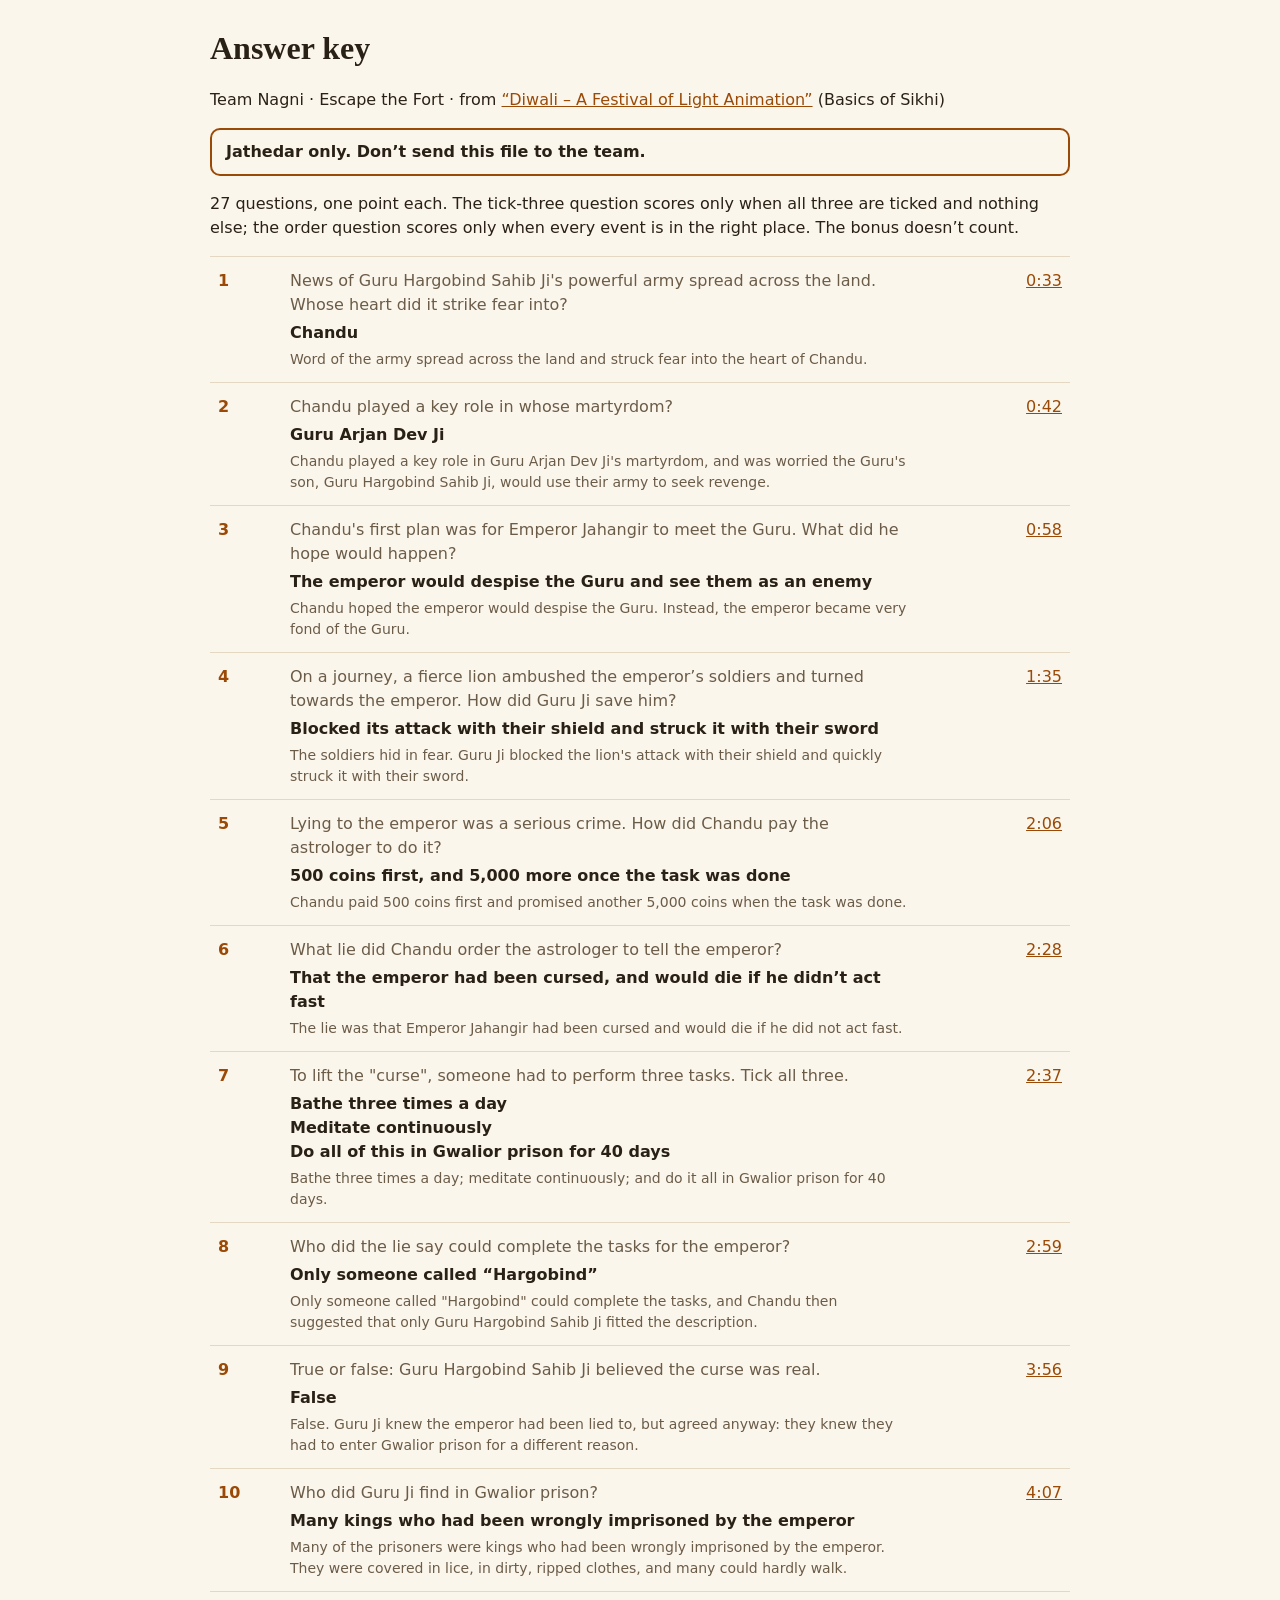
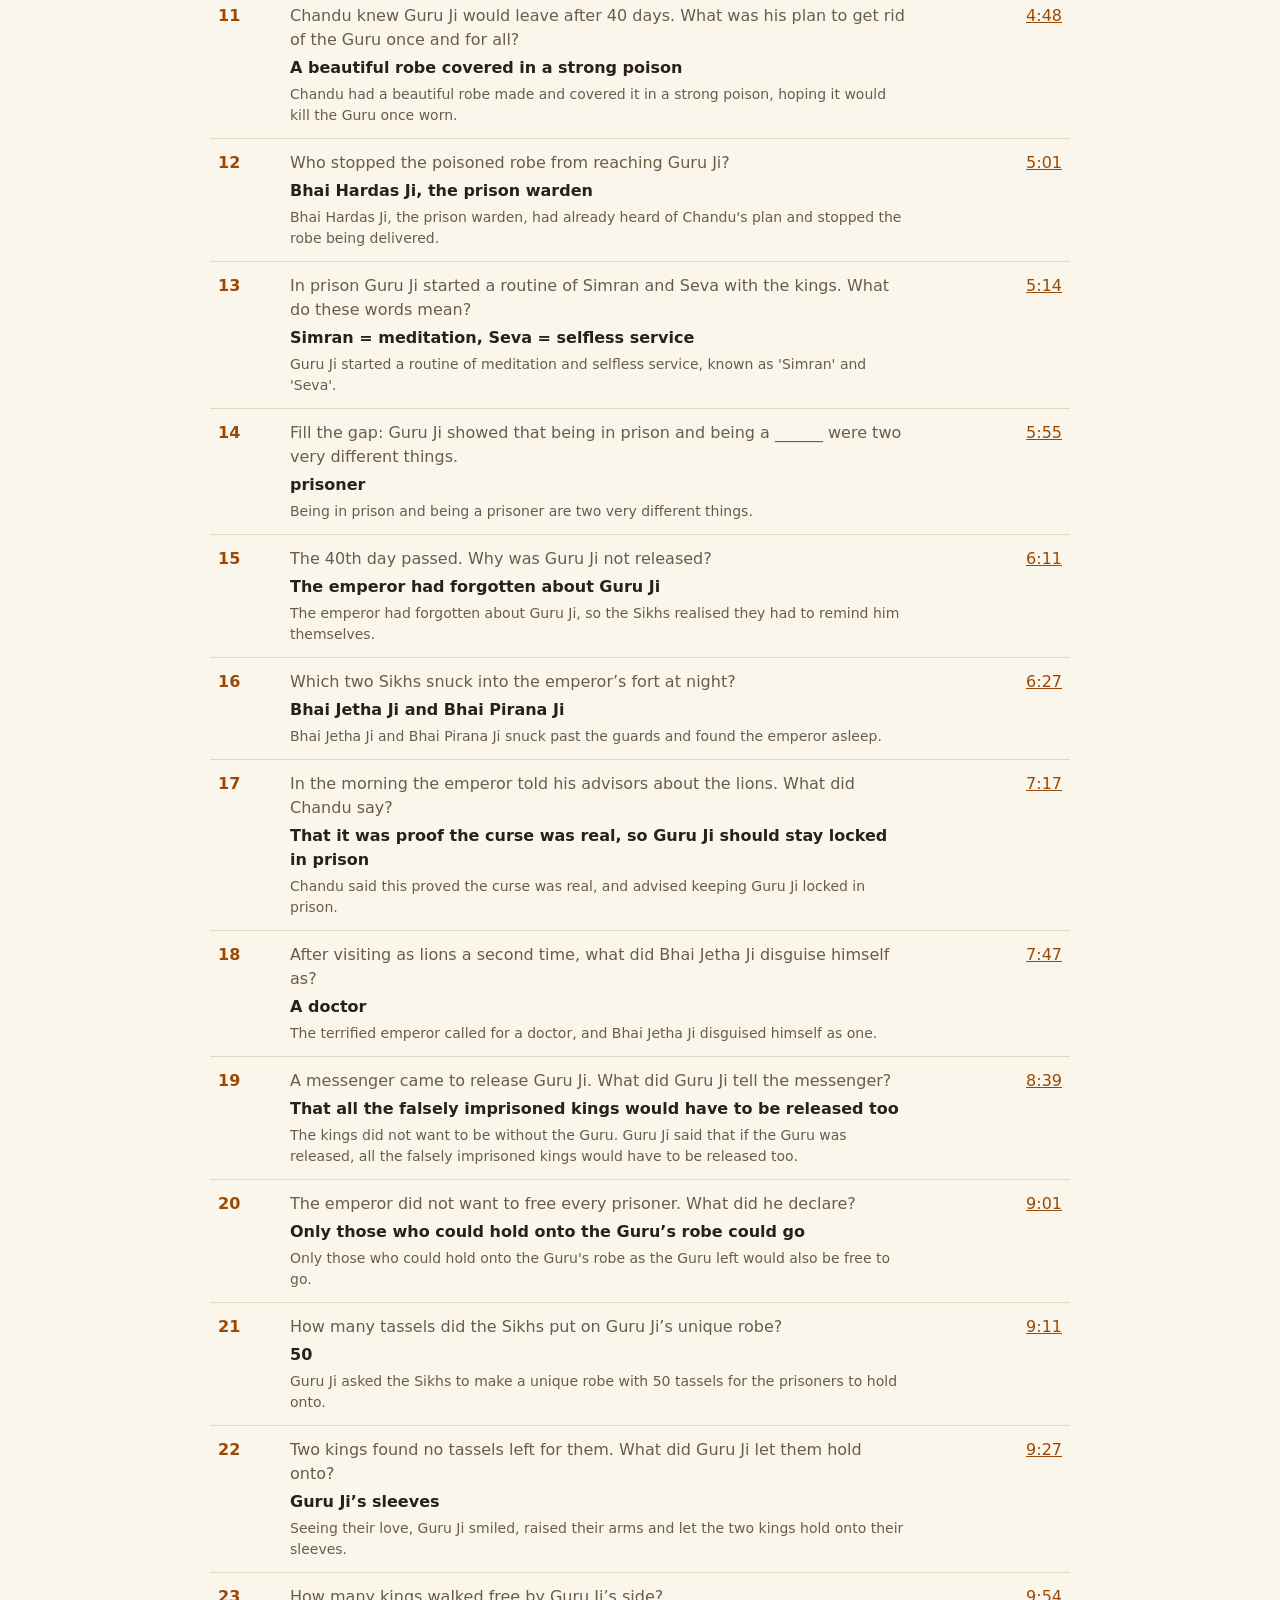
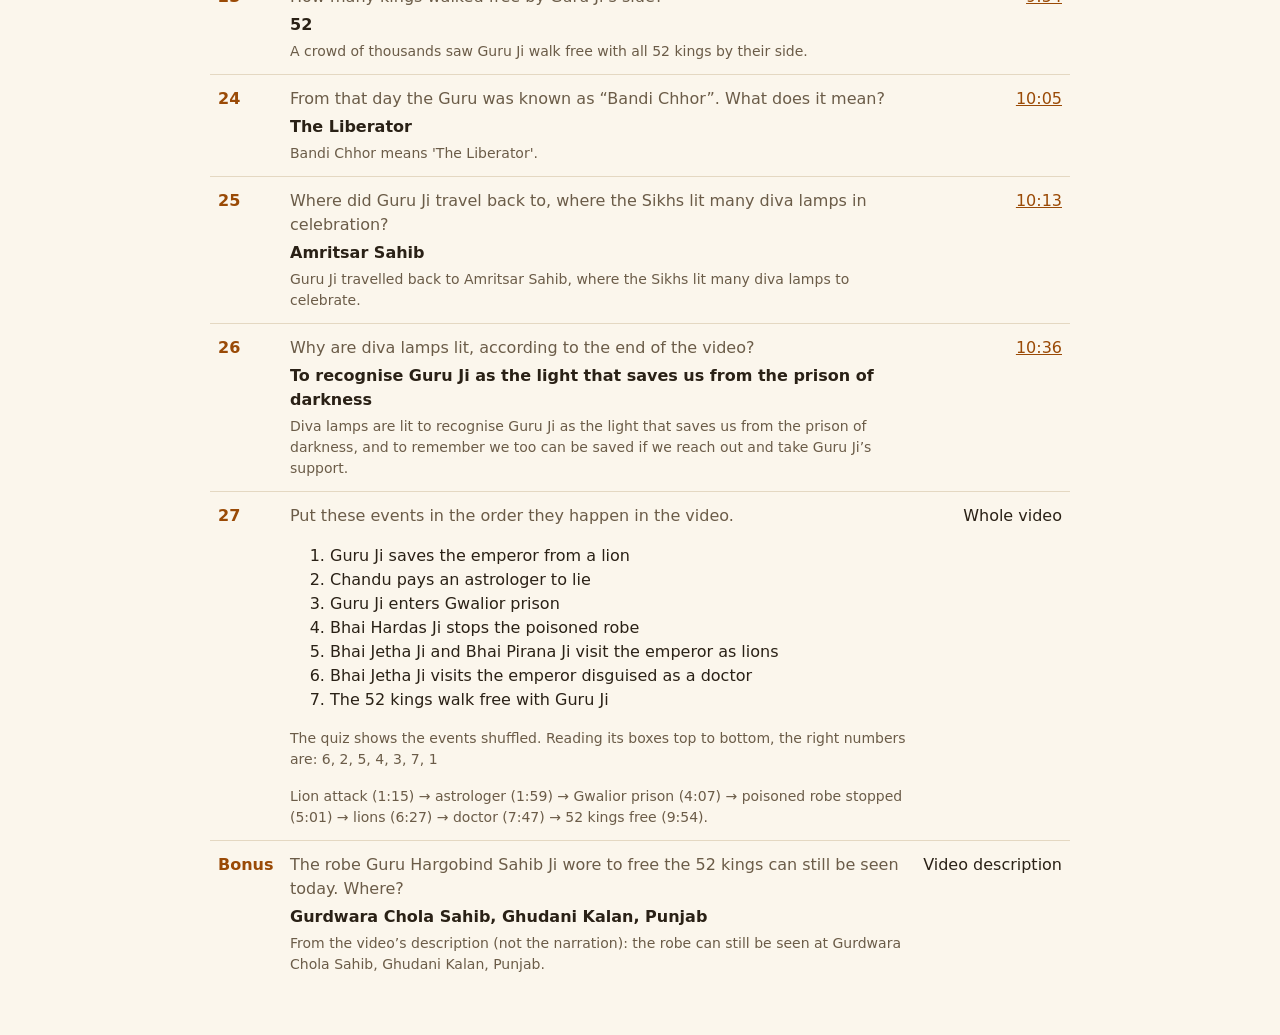
==== answer-key.html @ be93dcd6 "Team Nagni quiz on the Bandi Chhor Divas video for Escape the Fort 27 questions written only from th" ====
<!doctype html>
<html lang="en-GB">
<head>
<meta charset="utf-8">
<meta name="viewport" content="width=device-width, initial-scale=1">
<meta name="robots" content="noindex">
<title>Answer key · Team Nagni quiz</title>
<style>
:root{--paper:#fbf6ec;--ink:#2a2116;--soft:#6b5c48;--accent:#9a4a06;--line:#e4d8c2}
@media (prefers-color-scheme:dark){:root{--paper:#15131f;--ink:#f3ebdd;--soft:#b9ad9a;--accent:#f2a541;--line:#2e2a3d}}
body{margin:0;background:var(--paper);color:var(--ink);font:16px/1.5 system-ui,-apple-system,"Segoe UI",sans-serif}
main{max-width:860px;margin:0 auto;padding:24px 16px 48px}
h1{font-family:Georgia,serif;margin:0 0 4px}
.warn{border:2px solid var(--accent);border-radius:10px;padding:10px 14px;font-weight:600}
table{border-collapse:collapse;width:100%}
td{vertical-align:top;padding:12px 8px;border-top:1px solid var(--line)}
td.n{font-weight:700;color:var(--accent);width:3.5em}
td.when{white-space:nowrap;width:5em;text-align:right}
a{color:var(--accent)}
.qq{margin:0;color:var(--soft)}
.a{margin:4px 0;font-weight:700}
.a ol{margin:4px 0;padding-left:1.4em}
.why{margin:0;font-size:14px;color:var(--soft)}
.small{font-size:14px;font-weight:400;color:var(--soft);margin:4px 0}
@media print{:root{--paper:#fff;--ink:#000;--soft:#333;--accent:#000;--line:#bbb}tr{break-inside:avoid}a{text-decoration:none}}
</style>
</head>
<body><main>
<h1>Answer key</h1>
<p>Team Nagni · Escape the Fort · from <a href="https://youtu.be/3myspuH4zkc">“Diwali – A Festival of Light Animation”</a> (Basics of Sikhi)</p>
<p class="warn">Jathedar only. Don’t send this file to the team.</p>
<p>27 questions, one point each. The tick-three question scores only when all three are ticked and nothing else; the order question scores only when every event is in the right place. The bonus doesn’t count.</p>
<table><tr><td class="n">1</td><td><p class="qq">News of Guru Hargobind Sahib Ji's powerful army spread across the land. Whose heart did it strike fear into?</p><p class="a">Chandu</p><p class="why">Word of the army spread across the land and struck fear into the heart of Chandu.</p></td><td class="when"><a href="https://youtu.be/3myspuH4zkc?t=33">0:33</a></td></tr>
<tr><td class="n">2</td><td><p class="qq">Chandu played a key role in whose martyrdom?</p><p class="a">Guru Arjan Dev Ji</p><p class="why">Chandu played a key role in Guru Arjan Dev Ji's martyrdom, and was worried the Guru's son, Guru Hargobind Sahib Ji, would use their army to seek revenge.</p></td><td class="when"><a href="https://youtu.be/3myspuH4zkc?t=42">0:42</a></td></tr>
<tr><td class="n">3</td><td><p class="qq">Chandu's first plan was for Emperor Jahangir to meet the Guru. What did he hope would happen?</p><p class="a">The emperor would despise the Guru and see them as an enemy</p><p class="why">Chandu hoped the emperor would despise the Guru. Instead, the emperor became very fond of the Guru.</p></td><td class="when"><a href="https://youtu.be/3myspuH4zkc?t=58">0:58</a></td></tr>
<tr><td class="n">4</td><td><p class="qq">On a journey, a fierce lion ambushed the emperor’s soldiers and turned towards the emperor. How did Guru Ji save him?</p><p class="a">Blocked its attack with their shield and struck it with their sword</p><p class="why">The soldiers hid in fear. Guru Ji blocked the lion's attack with their shield and quickly struck it with their sword.</p></td><td class="when"><a href="https://youtu.be/3myspuH4zkc?t=95">1:35</a></td></tr>
<tr><td class="n">5</td><td><p class="qq">Lying to the emperor was a serious crime. How did Chandu pay the astrologer to do it?</p><p class="a">500 coins first, and 5,000 more once the task was done</p><p class="why">Chandu paid 500 coins first and promised another 5,000 coins when the task was done.</p></td><td class="when"><a href="https://youtu.be/3myspuH4zkc?t=126">2:06</a></td></tr>
<tr><td class="n">6</td><td><p class="qq">What lie did Chandu order the astrologer to tell the emperor?</p><p class="a">That the emperor had been cursed, and would die if he didn’t act fast</p><p class="why">The lie was that Emperor Jahangir had been cursed and would die if he did not act fast.</p></td><td class="when"><a href="https://youtu.be/3myspuH4zkc?t=148">2:28</a></td></tr>
<tr><td class="n">7</td><td><p class="qq">To lift the &quot;curse&quot;, someone had to perform three tasks. Tick all three.</p><p class="a">Bathe three times a day<br>Meditate continuously<br>Do all of this in Gwalior prison for 40 days</p><p class="why">Bathe three times a day; meditate continuously; and do it all in Gwalior prison for 40 days.</p></td><td class="when"><a href="https://youtu.be/3myspuH4zkc?t=157">2:37</a></td></tr>
<tr><td class="n">8</td><td><p class="qq">Who did the lie say could complete the tasks for the emperor?</p><p class="a">Only someone called “Hargobind”</p><p class="why">Only someone called &quot;Hargobind&quot; could complete the tasks, and Chandu then suggested that only Guru Hargobind Sahib Ji fitted the description.</p></td><td class="when"><a href="https://youtu.be/3myspuH4zkc?t=179">2:59</a></td></tr>
<tr><td class="n">9</td><td><p class="qq">True or false: Guru Hargobind Sahib Ji believed the curse was real.</p><p class="a">False</p><p class="why">False. Guru Ji knew the emperor had been lied to, but agreed anyway: they knew they had to enter Gwalior prison for a different reason.</p></td><td class="when"><a href="https://youtu.be/3myspuH4zkc?t=236">3:56</a></td></tr>
<tr><td class="n">10</td><td><p class="qq">Who did Guru Ji find in Gwalior prison?</p><p class="a">Many kings who had been wrongly imprisoned by the emperor</p><p class="why">Many of the prisoners were kings who had been wrongly imprisoned by the emperor. They were covered in lice, in dirty, ripped clothes, and many could hardly walk.</p></td><td class="when"><a href="https://youtu.be/3myspuH4zkc?t=247">4:07</a></td></tr>
<tr><td class="n">11</td><td><p class="qq">Chandu knew Guru Ji would leave after 40 days. What was his plan to get rid of the Guru once and for all?</p><p class="a">A beautiful robe covered in a strong poison</p><p class="why">Chandu had a beautiful robe made and covered it in a strong poison, hoping it would kill the Guru once worn.</p></td><td class="when"><a href="https://youtu.be/3myspuH4zkc?t=288">4:48</a></td></tr>
<tr><td class="n">12</td><td><p class="qq">Who stopped the poisoned robe from reaching Guru Ji?</p><p class="a">Bhai Hardas Ji, the prison warden</p><p class="why">Bhai Hardas Ji, the prison warden, had already heard of Chandu's plan and stopped the robe being delivered.</p></td><td class="when"><a href="https://youtu.be/3myspuH4zkc?t=301">5:01</a></td></tr>
<tr><td class="n">13</td><td><p class="qq">In prison Guru Ji started a routine of Simran and Seva with the kings. What do these words mean?</p><p class="a">Simran = meditation, Seva = selfless service</p><p class="why">Guru Ji started a routine of meditation and selfless service, known as 'Simran' and 'Seva'.</p></td><td class="when"><a href="https://youtu.be/3myspuH4zkc?t=314">5:14</a></td></tr>
<tr><td class="n">14</td><td><p class="qq">Fill the gap: Guru Ji showed that being in prison and being a ______ were two very different things.</p><p class="a">prisoner</p><p class="why">Being in prison and being a prisoner are two very different things.</p></td><td class="when"><a href="https://youtu.be/3myspuH4zkc?t=355">5:55</a></td></tr>
<tr><td class="n">15</td><td><p class="qq">The 40th day passed. Why was Guru Ji not released?</p><p class="a">The emperor had forgotten about Guru Ji</p><p class="why">The emperor had forgotten about Guru Ji, so the Sikhs realised they had to remind him themselves.</p></td><td class="when"><a href="https://youtu.be/3myspuH4zkc?t=371">6:11</a></td></tr>
<tr><td class="n">16</td><td><p class="qq">Which two Sikhs snuck into the emperor’s fort at night?</p><p class="a">Bhai Jetha Ji and Bhai Pirana Ji</p><p class="why">Bhai Jetha Ji and Bhai Pirana Ji snuck past the guards and found the emperor asleep.</p></td><td class="when"><a href="https://youtu.be/3myspuH4zkc?t=387">6:27</a></td></tr>
<tr><td class="n">17</td><td><p class="qq">In the morning the emperor told his advisors about the lions. What did Chandu say?</p><p class="a">That it was proof the curse was real, so Guru Ji should stay locked in prison</p><p class="why">Chandu said this proved the curse was real, and advised keeping Guru Ji locked in prison.</p></td><td class="when"><a href="https://youtu.be/3myspuH4zkc?t=437">7:17</a></td></tr>
<tr><td class="n">18</td><td><p class="qq">After visiting as lions a second time, what did Bhai Jetha Ji disguise himself as?</p><p class="a">A doctor</p><p class="why">The terrified emperor called for a doctor, and Bhai Jetha Ji disguised himself as one.</p></td><td class="when"><a href="https://youtu.be/3myspuH4zkc?t=467">7:47</a></td></tr>
<tr><td class="n">19</td><td><p class="qq">A messenger came to release Guru Ji. What did Guru Ji tell the messenger?</p><p class="a">That all the falsely imprisoned kings would have to be released too</p><p class="why">The kings did not want to be without the Guru. Guru Ji said that if the Guru was released, all the falsely imprisoned kings would have to be released too.</p></td><td class="when"><a href="https://youtu.be/3myspuH4zkc?t=519">8:39</a></td></tr>
<tr><td class="n">20</td><td><p class="qq">The emperor did not want to free every prisoner. What did he declare?</p><p class="a">Only those who could hold onto the Guru’s robe could go</p><p class="why">Only those who could hold onto the Guru's robe as the Guru left would also be free to go.</p></td><td class="when"><a href="https://youtu.be/3myspuH4zkc?t=541">9:01</a></td></tr>
<tr><td class="n">21</td><td><p class="qq">How many tassels did the Sikhs put on Guru Ji’s unique robe?</p><p class="a">50</p><p class="why">Guru Ji asked the Sikhs to make a unique robe with 50 tassels for the prisoners to hold onto.</p></td><td class="when"><a href="https://youtu.be/3myspuH4zkc?t=551">9:11</a></td></tr>
<tr><td class="n">22</td><td><p class="qq">Two kings found no tassels left for them. What did Guru Ji let them hold onto?</p><p class="a">Guru Ji’s sleeves</p><p class="why">Seeing their love, Guru Ji smiled, raised their arms and let the two kings hold onto their sleeves.</p></td><td class="when"><a href="https://youtu.be/3myspuH4zkc?t=567">9:27</a></td></tr>
<tr><td class="n">23</td><td><p class="qq">How many kings walked free by Guru Ji’s side?</p><p class="a">52</p><p class="why">A crowd of thousands saw Guru Ji walk free with all 52 kings by their side.</p></td><td class="when"><a href="https://youtu.be/3myspuH4zkc?t=594">9:54</a></td></tr>
<tr><td class="n">24</td><td><p class="qq">From that day the Guru was known as “Bandi Chhor”. What does it mean?</p><p class="a">The Liberator</p><p class="why">Bandi Chhor means 'The Liberator'.</p></td><td class="when"><a href="https://youtu.be/3myspuH4zkc?t=605">10:05</a></td></tr>
<tr><td class="n">25</td><td><p class="qq">Where did Guru Ji travel back to, where the Sikhs lit many diva lamps in celebration?</p><p class="a">Amritsar Sahib</p><p class="why">Guru Ji travelled back to Amritsar Sahib, where the Sikhs lit many diva lamps to celebrate.</p></td><td class="when"><a href="https://youtu.be/3myspuH4zkc?t=613">10:13</a></td></tr>
<tr><td class="n">26</td><td><p class="qq">Why are diva lamps lit, according to the end of the video?</p><p class="a">To recognise Guru Ji as the light that saves us from the prison of darkness</p><p class="why">Diva lamps are lit to recognise Guru Ji as the light that saves us from the prison of darkness, and to remember we too can be saved if we reach out and take Guru Ji’s support.</p></td><td class="when"><a href="https://youtu.be/3myspuH4zkc?t=636">10:36</a></td></tr>
<tr><td class="n">27</td><td><p class="qq">Put these events in the order they happen in the video.</p><p class="a"><ol><li>Guru Ji saves the emperor from a lion</li><li>Chandu pays an astrologer to lie</li><li>Guru Ji enters Gwalior prison</li><li>Bhai Hardas Ji stops the poisoned robe</li><li>Bhai Jetha Ji and Bhai Pirana Ji visit the emperor as lions</li><li>Bhai Jetha Ji visits the emperor disguised as a doctor</li><li>The 52 kings walk free with Guru Ji</li></ol><p class="small">The quiz shows the events shuffled. Reading its boxes top to bottom, the right numbers are: 6, 2, 5, 4, 3, 7, 1</p></p><p class="why">Lion attack (1:15) → astrologer (1:59) → Gwalior prison (4:07) → poisoned robe stopped (5:01) → lions (6:27) → doctor (7:47) → 52 kings free (9:54).</p></td><td class="when">Whole video</td></tr>
<tr><td class="n">Bonus</td><td><p class="qq">The robe Guru Hargobind Sahib Ji wore to free the 52 kings can still be seen today. Where?</p><p class="a">Gurdwara Chola Sahib, Ghudani Kalan, Punjab</p><p class="why">From the video’s description (not the narration): the robe can still be seen at Gurdwara Chola Sahib, Ghudani Kalan, Punjab.</p></td><td class="when">Video description</td></tr></table>
</main></body></html>
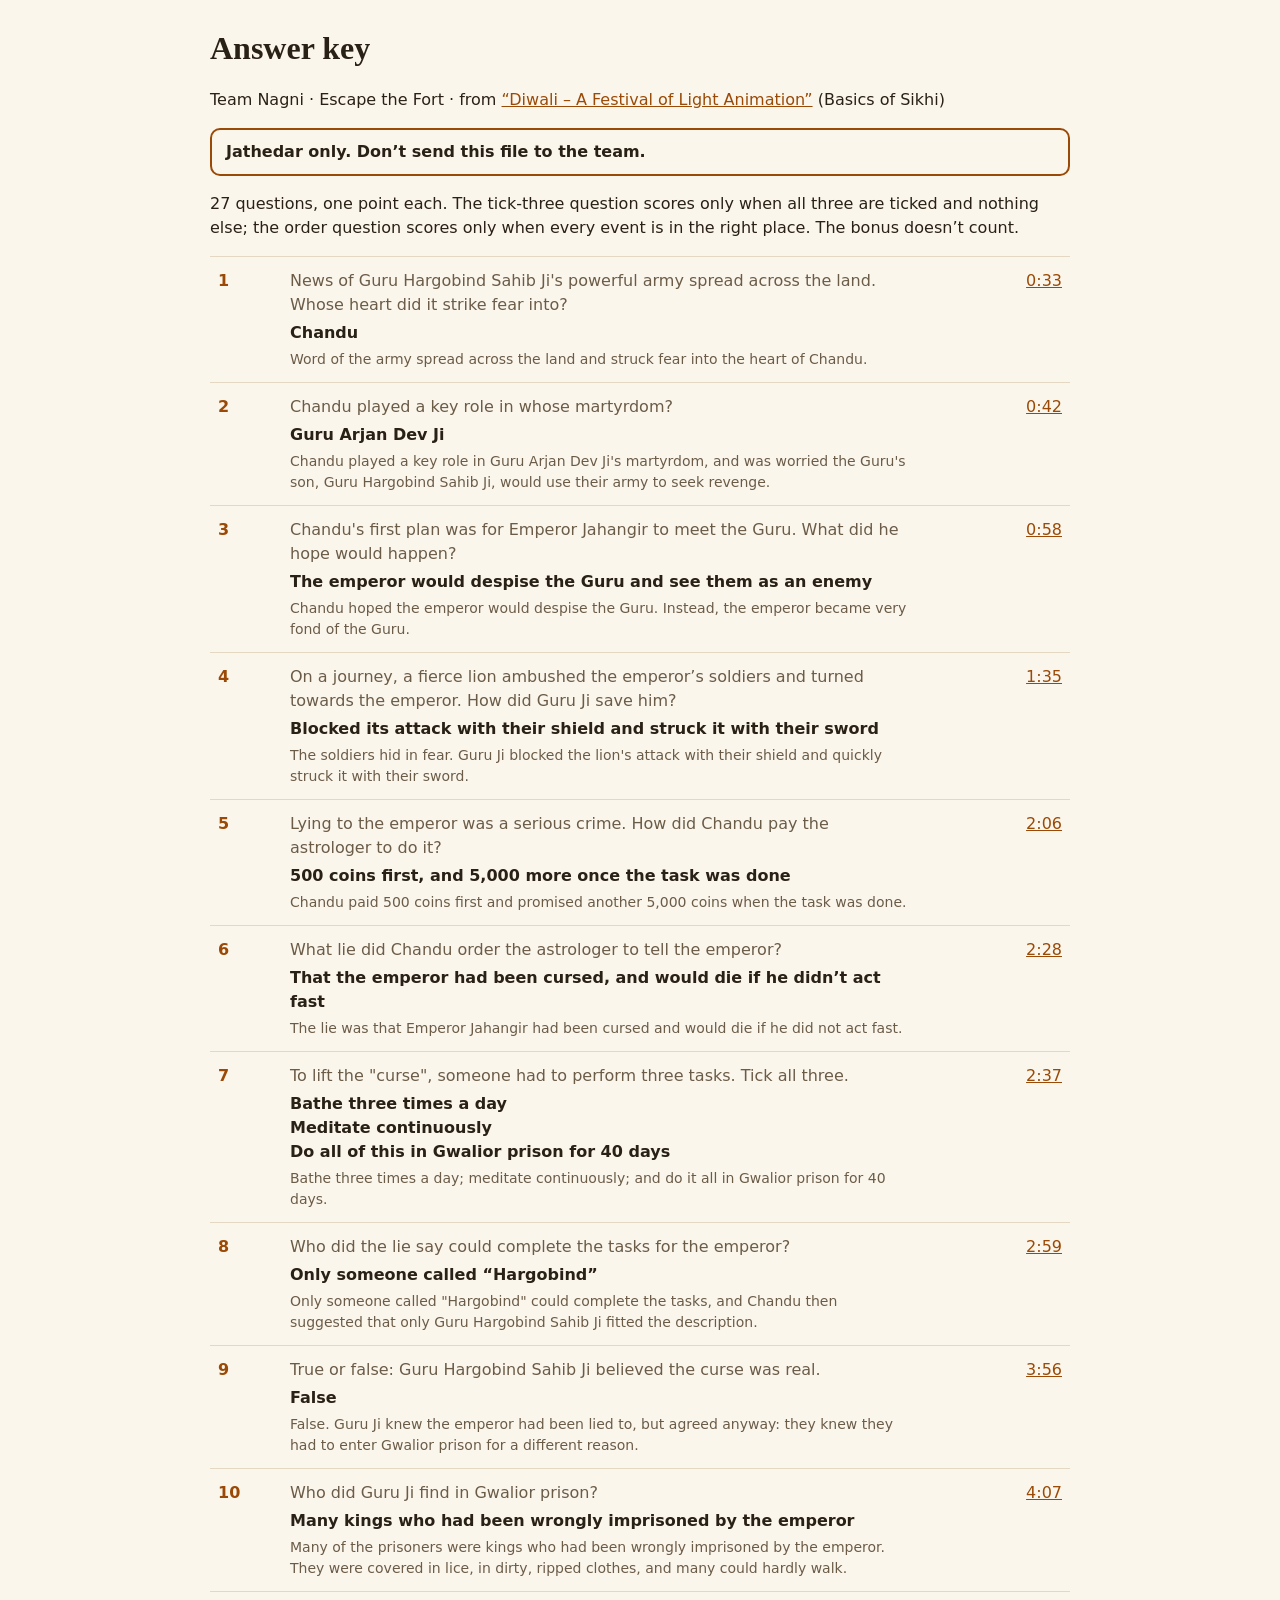
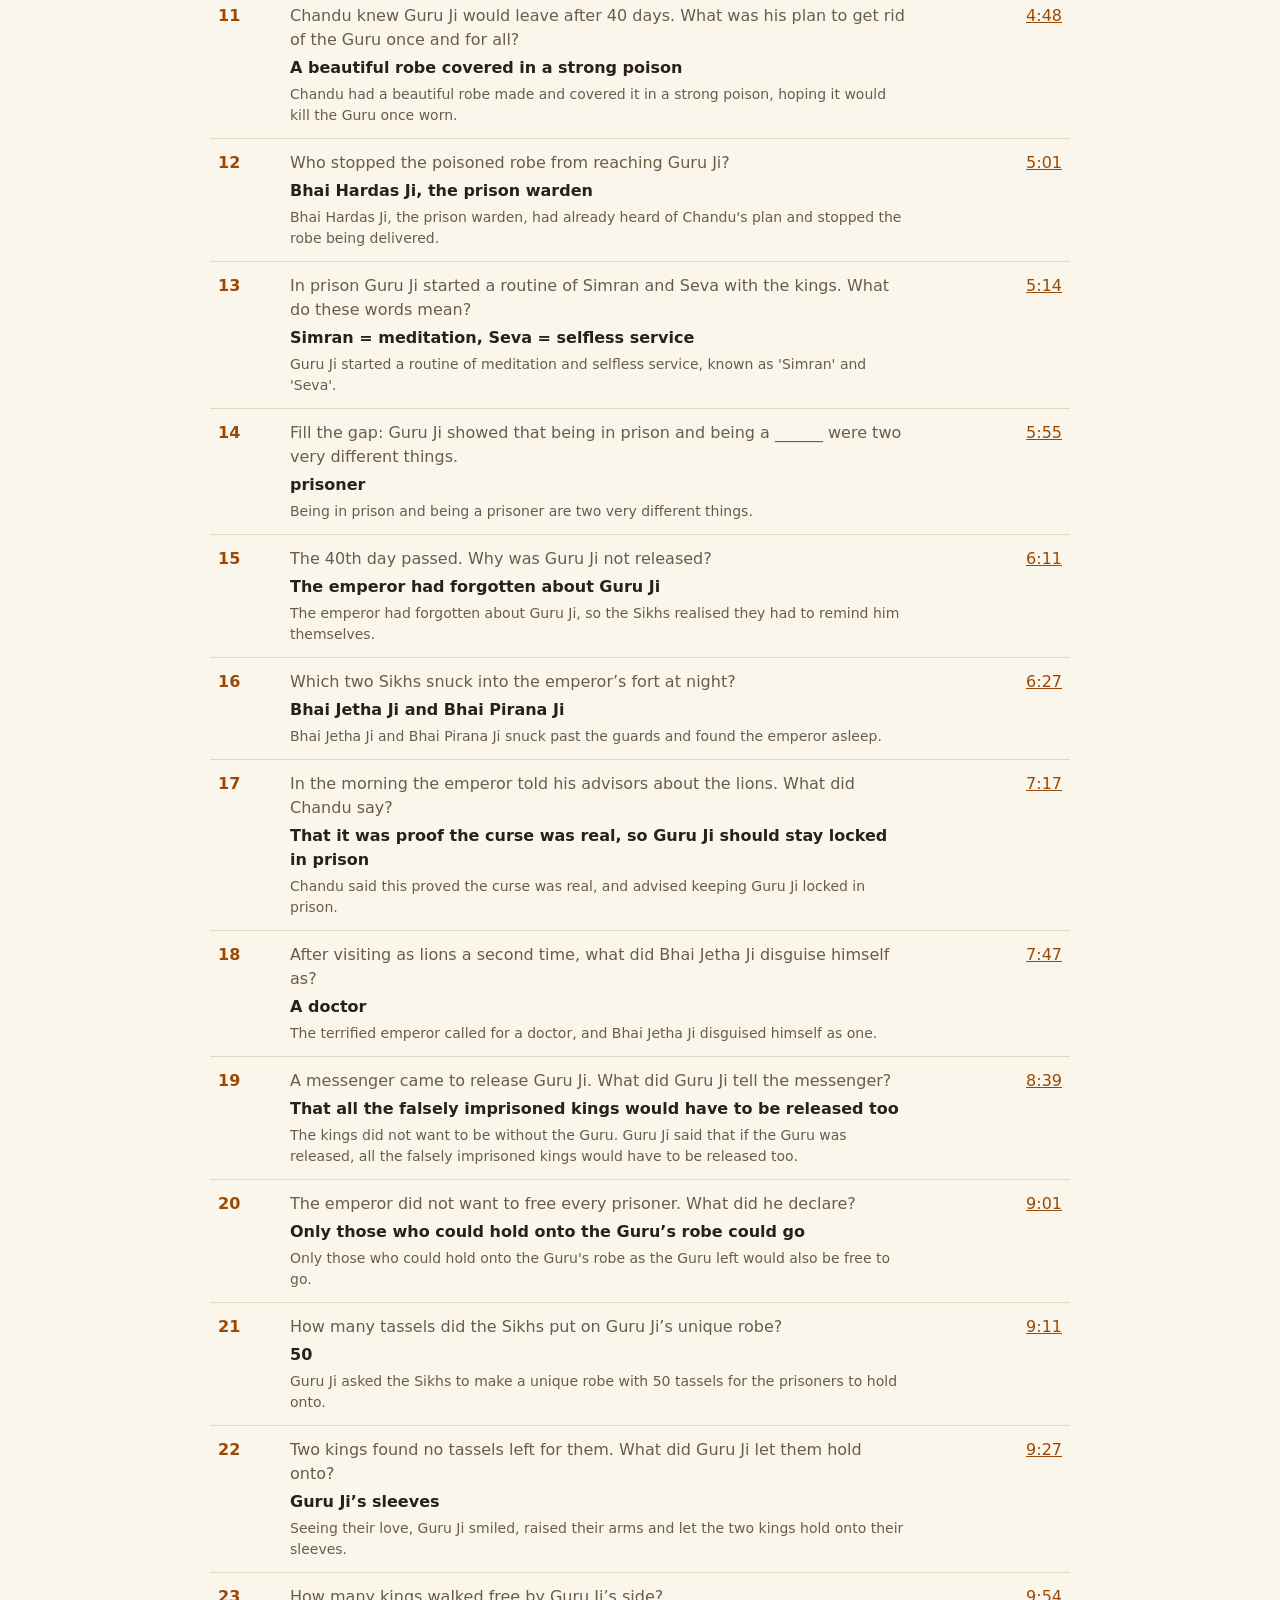
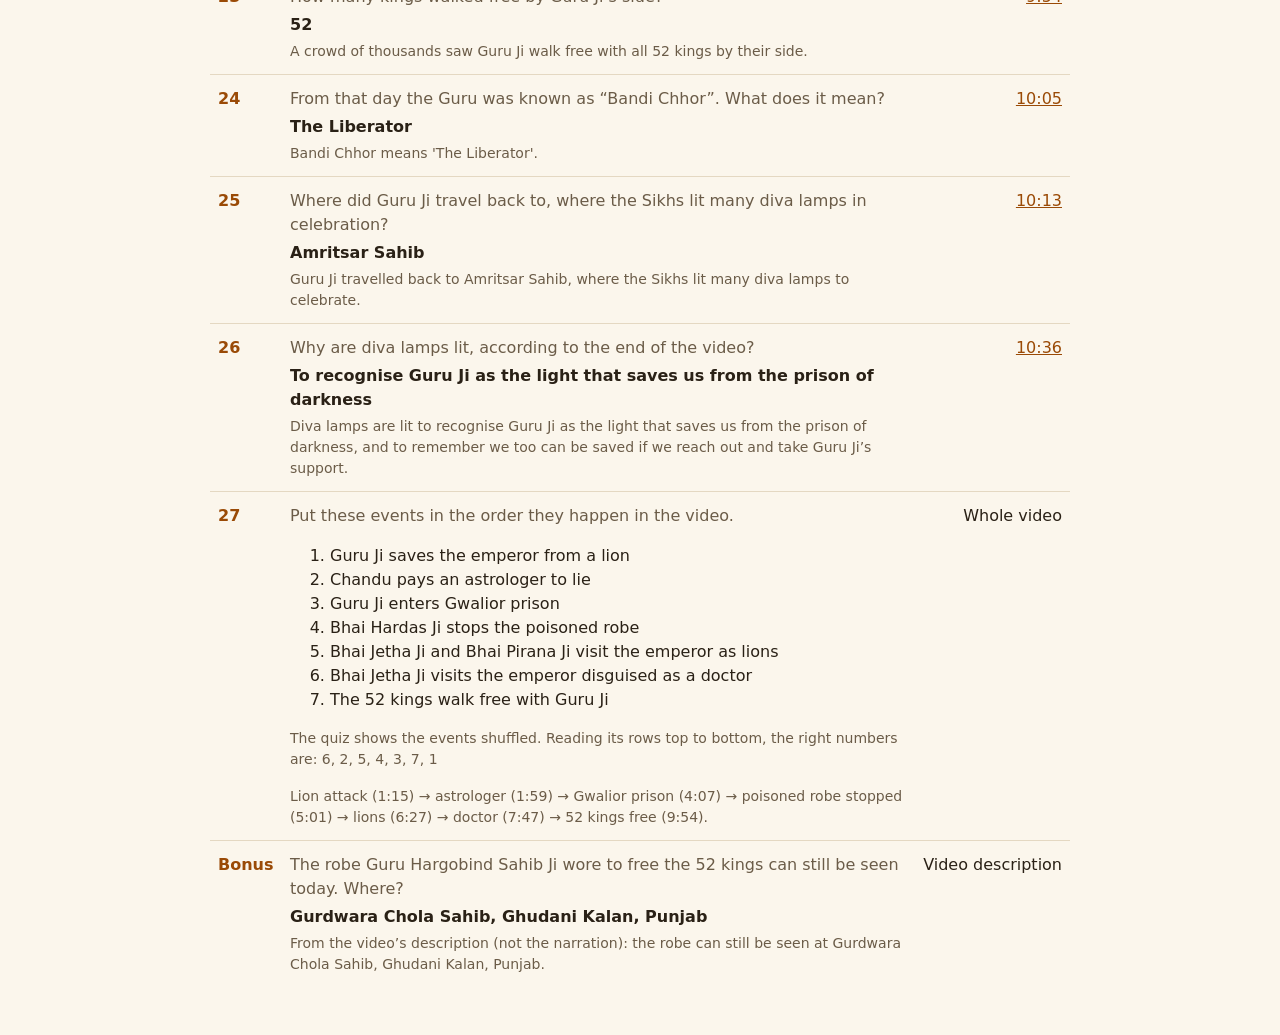
==== commit 120bb2b6: "Mark the quiz with CSS only so it works in the iPhone file preview iPhones open a sent HTML file in " ====
--- a/answer-key.html
+++ b/answer-key.html
@@ -56,6 +56,6 @@
 <tr><td class="n">24</td><td><p class="qq">From that day the Guru was known as “Bandi Chhor”. What does it mean?</p><p class="a">The Liberator</p><p class="why">Bandi Chhor means 'The Liberator'.</p></td><td class="when"><a href="https://youtu.be/3myspuH4zkc?t=605">10:05</a></td></tr>
 <tr><td class="n">25</td><td><p class="qq">Where did Guru Ji travel back to, where the Sikhs lit many diva lamps in celebration?</p><p class="a">Amritsar Sahib</p><p class="why">Guru Ji travelled back to Amritsar Sahib, where the Sikhs lit many diva lamps to celebrate.</p></td><td class="when"><a href="https://youtu.be/3myspuH4zkc?t=613">10:13</a></td></tr>
 <tr><td class="n">26</td><td><p class="qq">Why are diva lamps lit, according to the end of the video?</p><p class="a">To recognise Guru Ji as the light that saves us from the prison of darkness</p><p class="why">Diva lamps are lit to recognise Guru Ji as the light that saves us from the prison of darkness, and to remember we too can be saved if we reach out and take Guru Ji’s support.</p></td><td class="when"><a href="https://youtu.be/3myspuH4zkc?t=636">10:36</a></td></tr>
-<tr><td class="n">27</td><td><p class="qq">Put these events in the order they happen in the video.</p><p class="a"><ol><li>Guru Ji saves the emperor from a lion</li><li>Chandu pays an astrologer to lie</li><li>Guru Ji enters Gwalior prison</li><li>Bhai Hardas Ji stops the poisoned robe</li><li>Bhai Jetha Ji and Bhai Pirana Ji visit the emperor as lions</li><li>Bhai Jetha Ji visits the emperor disguised as a doctor</li><li>The 52 kings walk free with Guru Ji</li></ol><p class="small">The quiz shows the events shuffled. Reading its boxes top to bottom, the right numbers are: 6, 2, 5, 4, 3, 7, 1</p></p><p class="why">Lion attack (1:15) → astrologer (1:59) → Gwalior prison (4:07) → poisoned robe stopped (5:01) → lions (6:27) → doctor (7:47) → 52 kings free (9:54).</p></td><td class="when">Whole video</td></tr>
+<tr><td class="n">27</td><td><p class="qq">Put these events in the order they happen in the video.</p><p class="a"><ol><li>Guru Ji saves the emperor from a lion</li><li>Chandu pays an astrologer to lie</li><li>Guru Ji enters Gwalior prison</li><li>Bhai Hardas Ji stops the poisoned robe</li><li>Bhai Jetha Ji and Bhai Pirana Ji visit the emperor as lions</li><li>Bhai Jetha Ji visits the emperor disguised as a doctor</li><li>The 52 kings walk free with Guru Ji</li></ol><p class="small">The quiz shows the events shuffled. Reading its rows top to bottom, the right numbers are: 6, 2, 5, 4, 3, 7, 1</p></p><p class="why">Lion attack (1:15) → astrologer (1:59) → Gwalior prison (4:07) → poisoned robe stopped (5:01) → lions (6:27) → doctor (7:47) → 52 kings free (9:54).</p></td><td class="when">Whole video</td></tr>
 <tr><td class="n">Bonus</td><td><p class="qq">The robe Guru Hargobind Sahib Ji wore to free the 52 kings can still be seen today. Where?</p><p class="a">Gurdwara Chola Sahib, Ghudani Kalan, Punjab</p><p class="why">From the video’s description (not the narration): the robe can still be seen at Gurdwara Chola Sahib, Ghudani Kalan, Punjab.</p></td><td class="when">Video description</td></tr></table>
 </main></body></html>
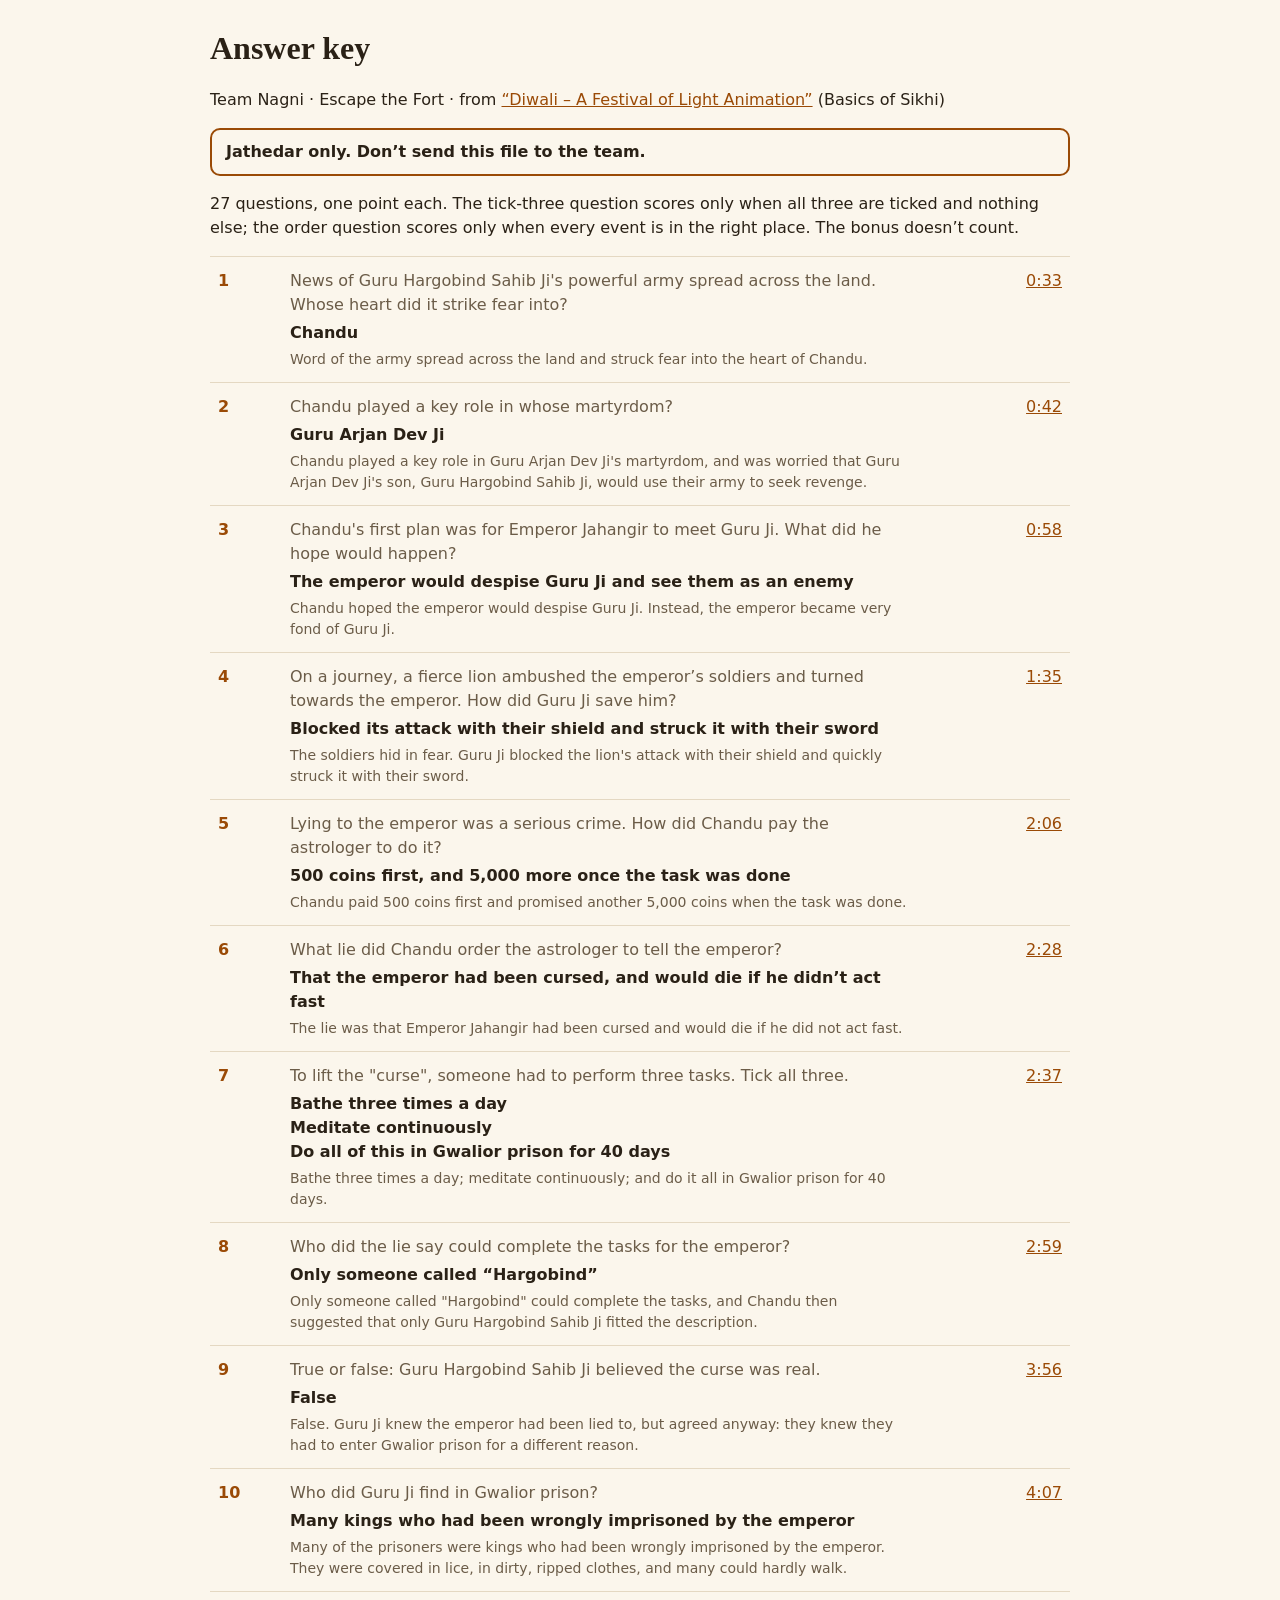
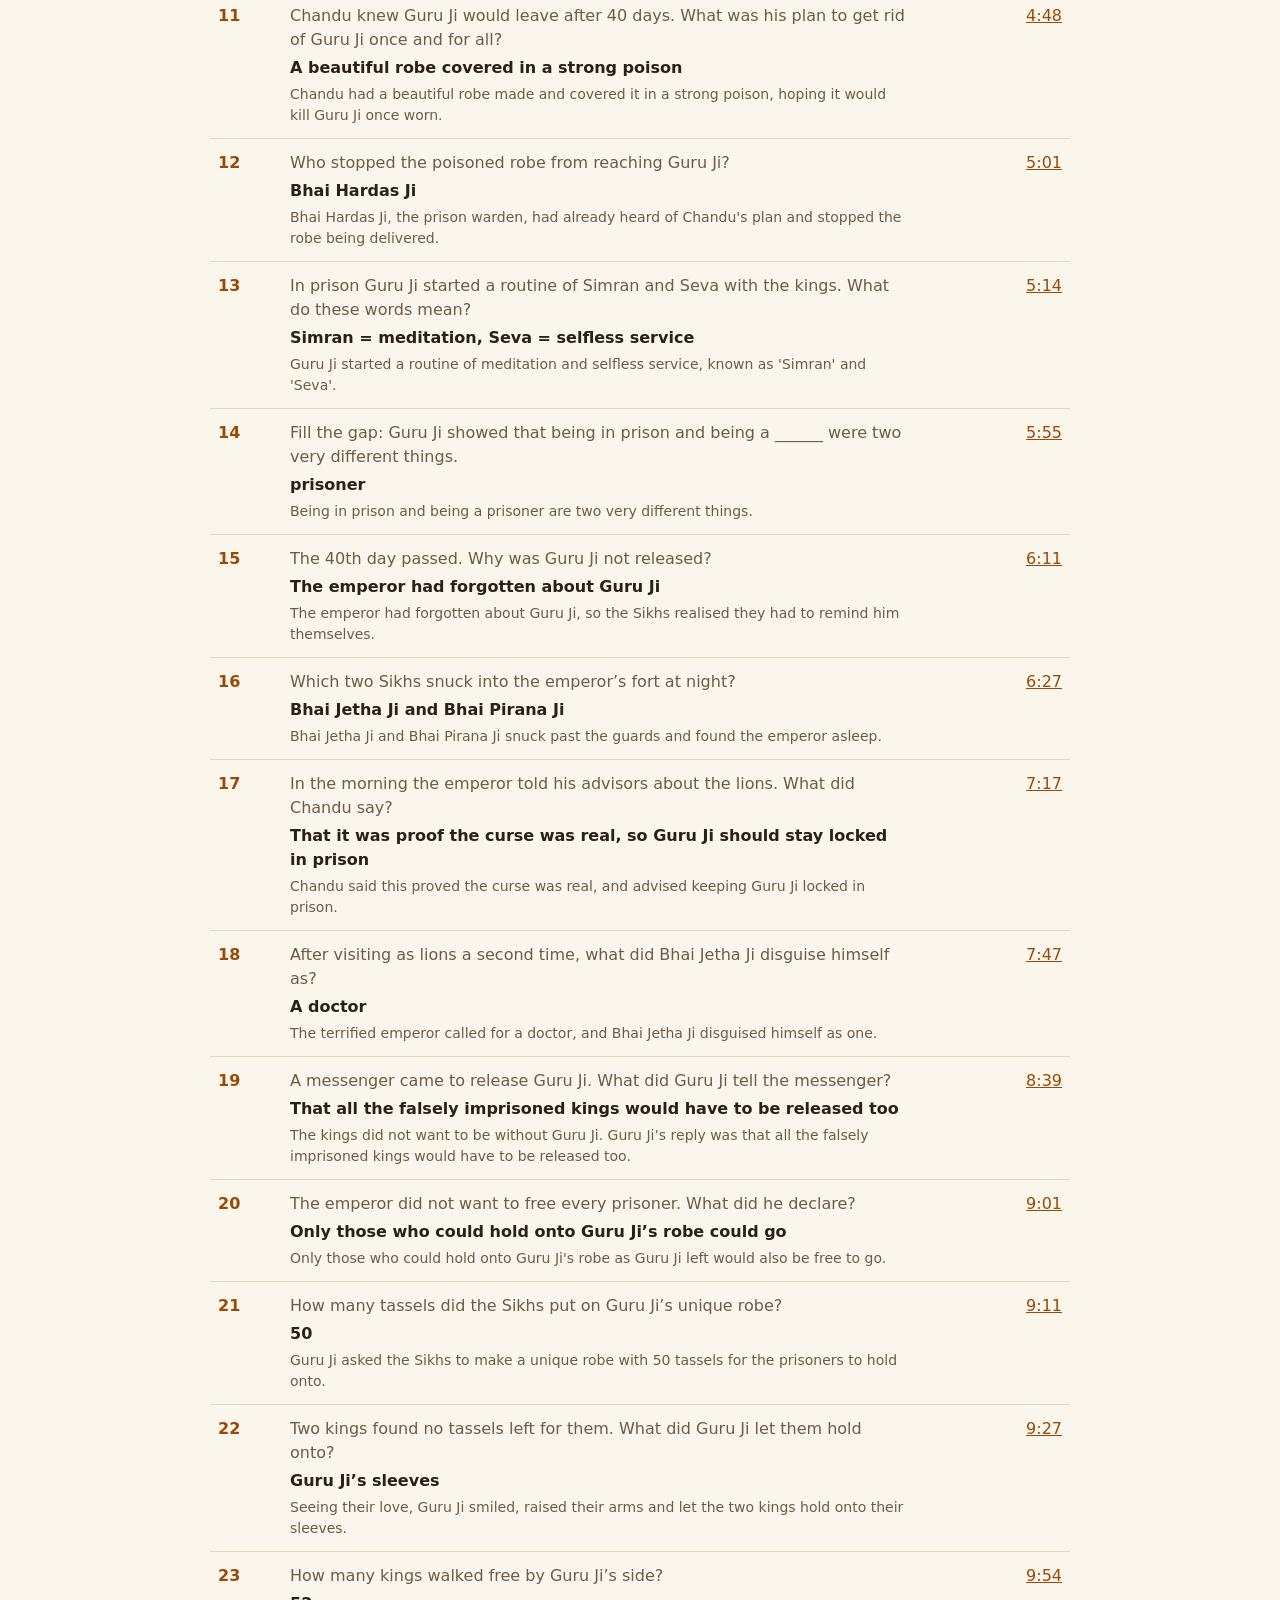
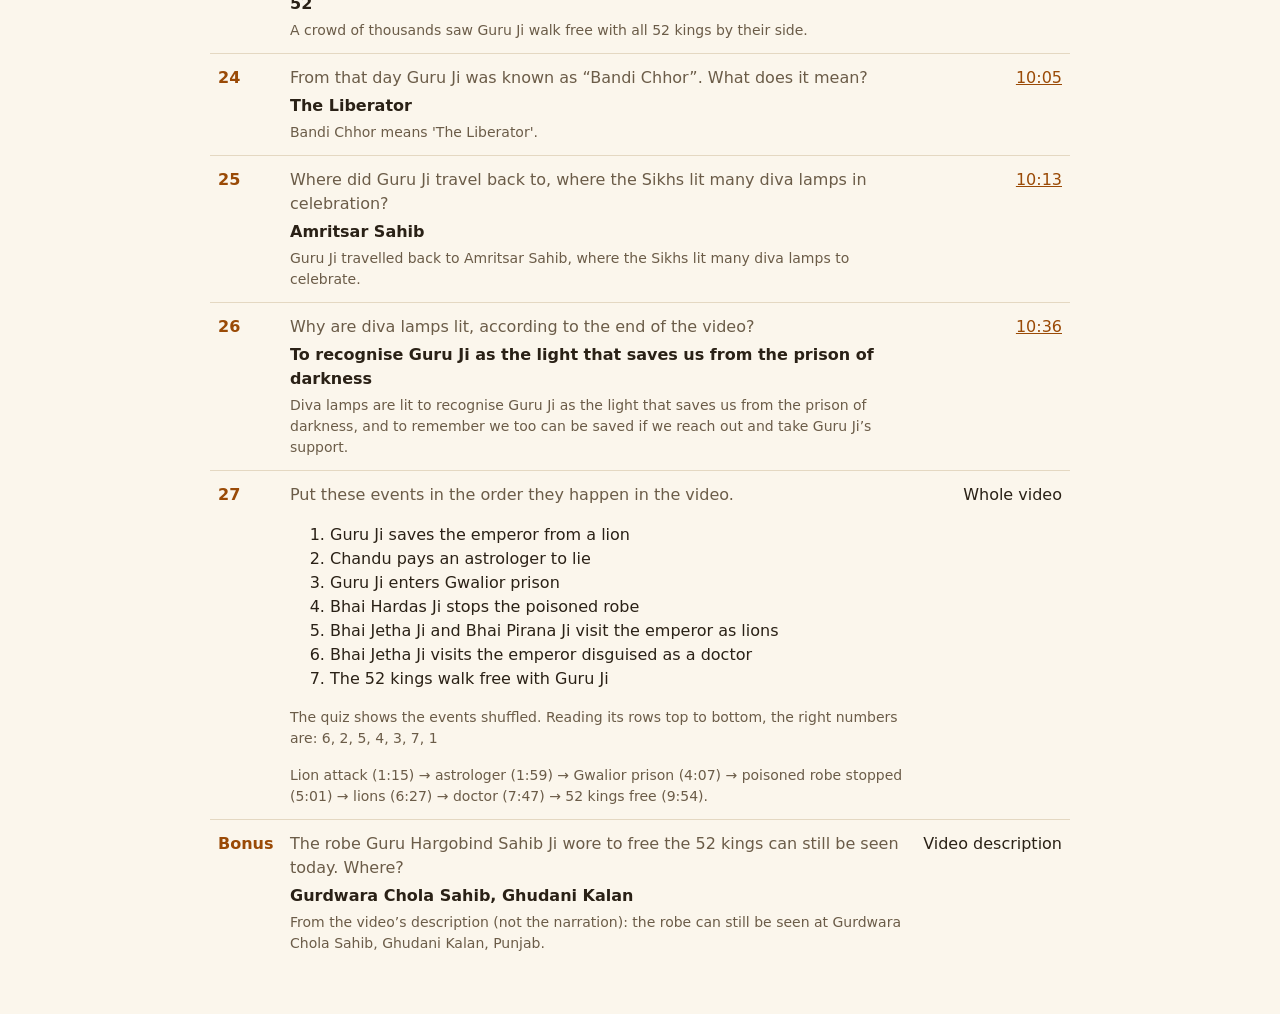
==== commit b35ed02e: "Say Guru Ji throughout; stop two options giving the answer away Every "the Guru" is now "Guru Ji". Q" ====
--- a/answer-key.html
+++ b/answer-key.html
@@ -31,8 +31,8 @@
 <p class="warn">Jathedar only. Don’t send this file to the team.</p>
 <p>27 questions, one point each. The tick-three question scores only when all three are ticked and nothing else; the order question scores only when every event is in the right place. The bonus doesn’t count.</p>
 <table><tr><td class="n">1</td><td><p class="qq">News of Guru Hargobind Sahib Ji's powerful army spread across the land. Whose heart did it strike fear into?</p><p class="a">Chandu</p><p class="why">Word of the army spread across the land and struck fear into the heart of Chandu.</p></td><td class="when"><a href="https://youtu.be/3myspuH4zkc?t=33">0:33</a></td></tr>
-<tr><td class="n">2</td><td><p class="qq">Chandu played a key role in whose martyrdom?</p><p class="a">Guru Arjan Dev Ji</p><p class="why">Chandu played a key role in Guru Arjan Dev Ji's martyrdom, and was worried the Guru's son, Guru Hargobind Sahib Ji, would use their army to seek revenge.</p></td><td class="when"><a href="https://youtu.be/3myspuH4zkc?t=42">0:42</a></td></tr>
-<tr><td class="n">3</td><td><p class="qq">Chandu's first plan was for Emperor Jahangir to meet the Guru. What did he hope would happen?</p><p class="a">The emperor would despise the Guru and see them as an enemy</p><p class="why">Chandu hoped the emperor would despise the Guru. Instead, the emperor became very fond of the Guru.</p></td><td class="when"><a href="https://youtu.be/3myspuH4zkc?t=58">0:58</a></td></tr>
+<tr><td class="n">2</td><td><p class="qq">Chandu played a key role in whose martyrdom?</p><p class="a">Guru Arjan Dev Ji</p><p class="why">Chandu played a key role in Guru Arjan Dev Ji's martyrdom, and was worried that Guru Arjan Dev Ji's son, Guru Hargobind Sahib Ji, would use their army to seek revenge.</p></td><td class="when"><a href="https://youtu.be/3myspuH4zkc?t=42">0:42</a></td></tr>
+<tr><td class="n">3</td><td><p class="qq">Chandu's first plan was for Emperor Jahangir to meet Guru Ji. What did he hope would happen?</p><p class="a">The emperor would despise Guru Ji and see them as an enemy</p><p class="why">Chandu hoped the emperor would despise Guru Ji. Instead, the emperor became very fond of Guru Ji.</p></td><td class="when"><a href="https://youtu.be/3myspuH4zkc?t=58">0:58</a></td></tr>
 <tr><td class="n">4</td><td><p class="qq">On a journey, a fierce lion ambushed the emperor’s soldiers and turned towards the emperor. How did Guru Ji save him?</p><p class="a">Blocked its attack with their shield and struck it with their sword</p><p class="why">The soldiers hid in fear. Guru Ji blocked the lion's attack with their shield and quickly struck it with their sword.</p></td><td class="when"><a href="https://youtu.be/3myspuH4zkc?t=95">1:35</a></td></tr>
 <tr><td class="n">5</td><td><p class="qq">Lying to the emperor was a serious crime. How did Chandu pay the astrologer to do it?</p><p class="a">500 coins first, and 5,000 more once the task was done</p><p class="why">Chandu paid 500 coins first and promised another 5,000 coins when the task was done.</p></td><td class="when"><a href="https://youtu.be/3myspuH4zkc?t=126">2:06</a></td></tr>
 <tr><td class="n">6</td><td><p class="qq">What lie did Chandu order the astrologer to tell the emperor?</p><p class="a">That the emperor had been cursed, and would die if he didn’t act fast</p><p class="why">The lie was that Emperor Jahangir had been cursed and would die if he did not act fast.</p></td><td class="when"><a href="https://youtu.be/3myspuH4zkc?t=148">2:28</a></td></tr>
@@ -40,22 +40,22 @@
 <tr><td class="n">8</td><td><p class="qq">Who did the lie say could complete the tasks for the emperor?</p><p class="a">Only someone called “Hargobind”</p><p class="why">Only someone called &quot;Hargobind&quot; could complete the tasks, and Chandu then suggested that only Guru Hargobind Sahib Ji fitted the description.</p></td><td class="when"><a href="https://youtu.be/3myspuH4zkc?t=179">2:59</a></td></tr>
 <tr><td class="n">9</td><td><p class="qq">True or false: Guru Hargobind Sahib Ji believed the curse was real.</p><p class="a">False</p><p class="why">False. Guru Ji knew the emperor had been lied to, but agreed anyway: they knew they had to enter Gwalior prison for a different reason.</p></td><td class="when"><a href="https://youtu.be/3myspuH4zkc?t=236">3:56</a></td></tr>
 <tr><td class="n">10</td><td><p class="qq">Who did Guru Ji find in Gwalior prison?</p><p class="a">Many kings who had been wrongly imprisoned by the emperor</p><p class="why">Many of the prisoners were kings who had been wrongly imprisoned by the emperor. They were covered in lice, in dirty, ripped clothes, and many could hardly walk.</p></td><td class="when"><a href="https://youtu.be/3myspuH4zkc?t=247">4:07</a></td></tr>
-<tr><td class="n">11</td><td><p class="qq">Chandu knew Guru Ji would leave after 40 days. What was his plan to get rid of the Guru once and for all?</p><p class="a">A beautiful robe covered in a strong poison</p><p class="why">Chandu had a beautiful robe made and covered it in a strong poison, hoping it would kill the Guru once worn.</p></td><td class="when"><a href="https://youtu.be/3myspuH4zkc?t=288">4:48</a></td></tr>
-<tr><td class="n">12</td><td><p class="qq">Who stopped the poisoned robe from reaching Guru Ji?</p><p class="a">Bhai Hardas Ji, the prison warden</p><p class="why">Bhai Hardas Ji, the prison warden, had already heard of Chandu's plan and stopped the robe being delivered.</p></td><td class="when"><a href="https://youtu.be/3myspuH4zkc?t=301">5:01</a></td></tr>
+<tr><td class="n">11</td><td><p class="qq">Chandu knew Guru Ji would leave after 40 days. What was his plan to get rid of Guru Ji once and for all?</p><p class="a">A beautiful robe covered in a strong poison</p><p class="why">Chandu had a beautiful robe made and covered it in a strong poison, hoping it would kill Guru Ji once worn.</p></td><td class="when"><a href="https://youtu.be/3myspuH4zkc?t=288">4:48</a></td></tr>
+<tr><td class="n">12</td><td><p class="qq">Who stopped the poisoned robe from reaching Guru Ji?</p><p class="a">Bhai Hardas Ji</p><p class="why">Bhai Hardas Ji, the prison warden, had already heard of Chandu's plan and stopped the robe being delivered.</p></td><td class="when"><a href="https://youtu.be/3myspuH4zkc?t=301">5:01</a></td></tr>
 <tr><td class="n">13</td><td><p class="qq">In prison Guru Ji started a routine of Simran and Seva with the kings. What do these words mean?</p><p class="a">Simran = meditation, Seva = selfless service</p><p class="why">Guru Ji started a routine of meditation and selfless service, known as 'Simran' and 'Seva'.</p></td><td class="when"><a href="https://youtu.be/3myspuH4zkc?t=314">5:14</a></td></tr>
 <tr><td class="n">14</td><td><p class="qq">Fill the gap: Guru Ji showed that being in prison and being a ______ were two very different things.</p><p class="a">prisoner</p><p class="why">Being in prison and being a prisoner are two very different things.</p></td><td class="when"><a href="https://youtu.be/3myspuH4zkc?t=355">5:55</a></td></tr>
 <tr><td class="n">15</td><td><p class="qq">The 40th day passed. Why was Guru Ji not released?</p><p class="a">The emperor had forgotten about Guru Ji</p><p class="why">The emperor had forgotten about Guru Ji, so the Sikhs realised they had to remind him themselves.</p></td><td class="when"><a href="https://youtu.be/3myspuH4zkc?t=371">6:11</a></td></tr>
 <tr><td class="n">16</td><td><p class="qq">Which two Sikhs snuck into the emperor’s fort at night?</p><p class="a">Bhai Jetha Ji and Bhai Pirana Ji</p><p class="why">Bhai Jetha Ji and Bhai Pirana Ji snuck past the guards and found the emperor asleep.</p></td><td class="when"><a href="https://youtu.be/3myspuH4zkc?t=387">6:27</a></td></tr>
 <tr><td class="n">17</td><td><p class="qq">In the morning the emperor told his advisors about the lions. What did Chandu say?</p><p class="a">That it was proof the curse was real, so Guru Ji should stay locked in prison</p><p class="why">Chandu said this proved the curse was real, and advised keeping Guru Ji locked in prison.</p></td><td class="when"><a href="https://youtu.be/3myspuH4zkc?t=437">7:17</a></td></tr>
 <tr><td class="n">18</td><td><p class="qq">After visiting as lions a second time, what did Bhai Jetha Ji disguise himself as?</p><p class="a">A doctor</p><p class="why">The terrified emperor called for a doctor, and Bhai Jetha Ji disguised himself as one.</p></td><td class="when"><a href="https://youtu.be/3myspuH4zkc?t=467">7:47</a></td></tr>
-<tr><td class="n">19</td><td><p class="qq">A messenger came to release Guru Ji. What did Guru Ji tell the messenger?</p><p class="a">That all the falsely imprisoned kings would have to be released too</p><p class="why">The kings did not want to be without the Guru. Guru Ji said that if the Guru was released, all the falsely imprisoned kings would have to be released too.</p></td><td class="when"><a href="https://youtu.be/3myspuH4zkc?t=519">8:39</a></td></tr>
-<tr><td class="n">20</td><td><p class="qq">The emperor did not want to free every prisoner. What did he declare?</p><p class="a">Only those who could hold onto the Guru’s robe could go</p><p class="why">Only those who could hold onto the Guru's robe as the Guru left would also be free to go.</p></td><td class="when"><a href="https://youtu.be/3myspuH4zkc?t=541">9:01</a></td></tr>
+<tr><td class="n">19</td><td><p class="qq">A messenger came to release Guru Ji. What did Guru Ji tell the messenger?</p><p class="a">That all the falsely imprisoned kings would have to be released too</p><p class="why">The kings did not want to be without Guru Ji. Guru Ji’s reply was that all the falsely imprisoned kings would have to be released too.</p></td><td class="when"><a href="https://youtu.be/3myspuH4zkc?t=519">8:39</a></td></tr>
+<tr><td class="n">20</td><td><p class="qq">The emperor did not want to free every prisoner. What did he declare?</p><p class="a">Only those who could hold onto Guru Ji’s robe could go</p><p class="why">Only those who could hold onto Guru Ji's robe as Guru Ji left would also be free to go.</p></td><td class="when"><a href="https://youtu.be/3myspuH4zkc?t=541">9:01</a></td></tr>
 <tr><td class="n">21</td><td><p class="qq">How many tassels did the Sikhs put on Guru Ji’s unique robe?</p><p class="a">50</p><p class="why">Guru Ji asked the Sikhs to make a unique robe with 50 tassels for the prisoners to hold onto.</p></td><td class="when"><a href="https://youtu.be/3myspuH4zkc?t=551">9:11</a></td></tr>
 <tr><td class="n">22</td><td><p class="qq">Two kings found no tassels left for them. What did Guru Ji let them hold onto?</p><p class="a">Guru Ji’s sleeves</p><p class="why">Seeing their love, Guru Ji smiled, raised their arms and let the two kings hold onto their sleeves.</p></td><td class="when"><a href="https://youtu.be/3myspuH4zkc?t=567">9:27</a></td></tr>
 <tr><td class="n">23</td><td><p class="qq">How many kings walked free by Guru Ji’s side?</p><p class="a">52</p><p class="why">A crowd of thousands saw Guru Ji walk free with all 52 kings by their side.</p></td><td class="when"><a href="https://youtu.be/3myspuH4zkc?t=594">9:54</a></td></tr>
-<tr><td class="n">24</td><td><p class="qq">From that day the Guru was known as “Bandi Chhor”. What does it mean?</p><p class="a">The Liberator</p><p class="why">Bandi Chhor means 'The Liberator'.</p></td><td class="when"><a href="https://youtu.be/3myspuH4zkc?t=605">10:05</a></td></tr>
+<tr><td class="n">24</td><td><p class="qq">From that day Guru Ji was known as “Bandi Chhor”. What does it mean?</p><p class="a">The Liberator</p><p class="why">Bandi Chhor means 'The Liberator'.</p></td><td class="when"><a href="https://youtu.be/3myspuH4zkc?t=605">10:05</a></td></tr>
 <tr><td class="n">25</td><td><p class="qq">Where did Guru Ji travel back to, where the Sikhs lit many diva lamps in celebration?</p><p class="a">Amritsar Sahib</p><p class="why">Guru Ji travelled back to Amritsar Sahib, where the Sikhs lit many diva lamps to celebrate.</p></td><td class="when"><a href="https://youtu.be/3myspuH4zkc?t=613">10:13</a></td></tr>
 <tr><td class="n">26</td><td><p class="qq">Why are diva lamps lit, according to the end of the video?</p><p class="a">To recognise Guru Ji as the light that saves us from the prison of darkness</p><p class="why">Diva lamps are lit to recognise Guru Ji as the light that saves us from the prison of darkness, and to remember we too can be saved if we reach out and take Guru Ji’s support.</p></td><td class="when"><a href="https://youtu.be/3myspuH4zkc?t=636">10:36</a></td></tr>
 <tr><td class="n">27</td><td><p class="qq">Put these events in the order they happen in the video.</p><p class="a"><ol><li>Guru Ji saves the emperor from a lion</li><li>Chandu pays an astrologer to lie</li><li>Guru Ji enters Gwalior prison</li><li>Bhai Hardas Ji stops the poisoned robe</li><li>Bhai Jetha Ji and Bhai Pirana Ji visit the emperor as lions</li><li>Bhai Jetha Ji visits the emperor disguised as a doctor</li><li>The 52 kings walk free with Guru Ji</li></ol><p class="small">The quiz shows the events shuffled. Reading its rows top to bottom, the right numbers are: 6, 2, 5, 4, 3, 7, 1</p></p><p class="why">Lion attack (1:15) → astrologer (1:59) → Gwalior prison (4:07) → poisoned robe stopped (5:01) → lions (6:27) → doctor (7:47) → 52 kings free (9:54).</p></td><td class="when">Whole video</td></tr>
-<tr><td class="n">Bonus</td><td><p class="qq">The robe Guru Hargobind Sahib Ji wore to free the 52 kings can still be seen today. Where?</p><p class="a">Gurdwara Chola Sahib, Ghudani Kalan, Punjab</p><p class="why">From the video’s description (not the narration): the robe can still be seen at Gurdwara Chola Sahib, Ghudani Kalan, Punjab.</p></td><td class="when">Video description</td></tr></table>
+<tr><td class="n">Bonus</td><td><p class="qq">The robe Guru Hargobind Sahib Ji wore to free the 52 kings can still be seen today. Where?</p><p class="a">Gurdwara Chola Sahib, Ghudani Kalan</p><p class="why">From the video’s description (not the narration): the robe can still be seen at Gurdwara Chola Sahib, Ghudani Kalan, Punjab.</p></td><td class="when">Video description</td></tr></table>
 </main></body></html>
